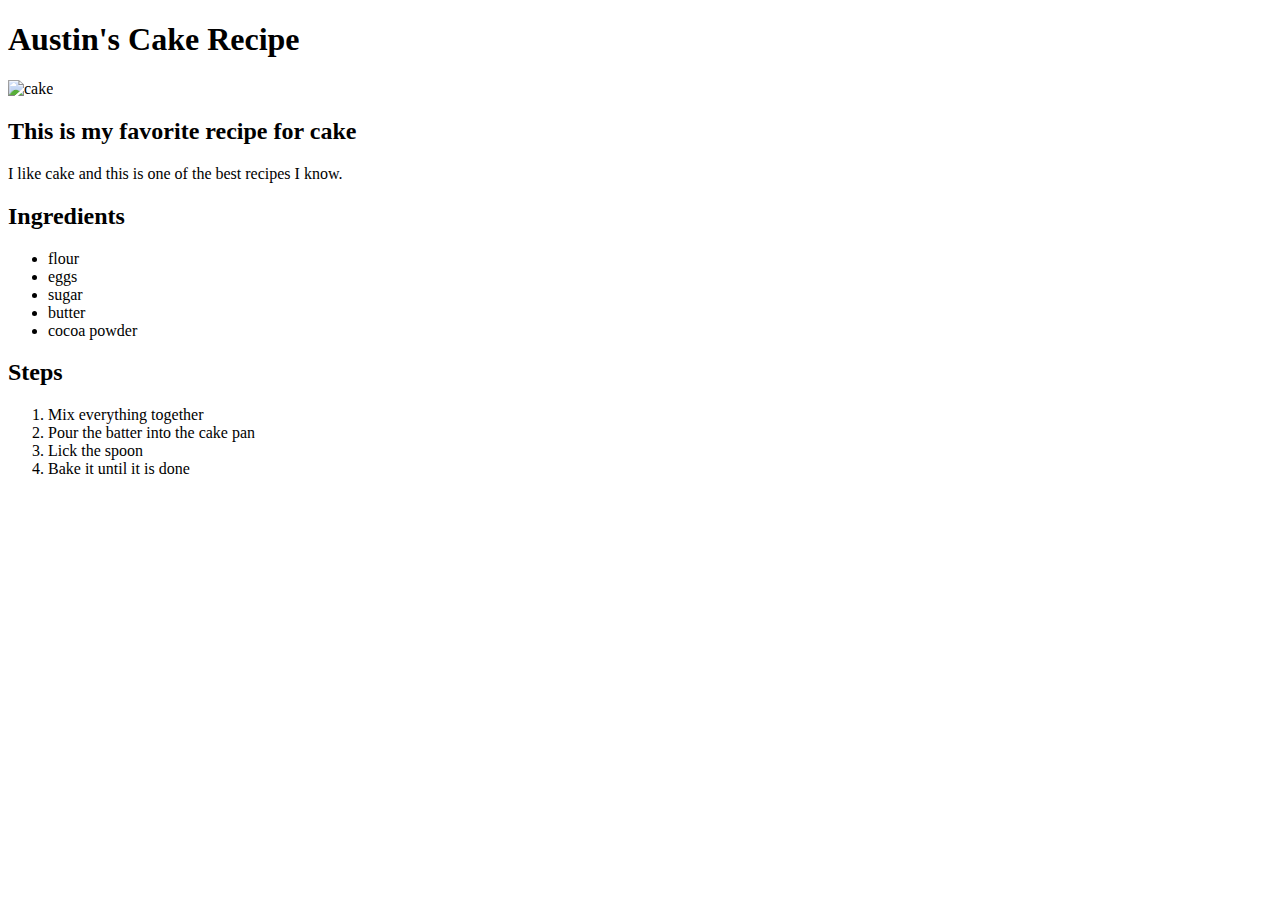
==== recipes/cake.html @ a9aea0d0 "Adding files for a cake recipe and a green bean recipe" ====
<!DOCTYPE html>
<html lang="en">
<head>
    <meta charset="UTF-8">
    <meta http-equiv="X-UA-Compatible" content="IE=edge">
    <meta name="viewport" content="width=device-width, initial-scale=1.0">
    <title>My Cake Recipe</title>
</head>

<body>
    <h1>Austin's Cake Recipe</h1>
        <img src="https://static.toiimg.com/thumb/53096885.cms?width=1200&height=900" alt="cake">
        <h2>This is my favorite recipe for cake</h2>
          <p>
            I like cake and this is one of the best recipes I know.
         </p>

        <h2>Ingredients</h2>
        <ul>
             <li>flour</li>
             <li>eggs</li>
             <li>sugar</li>
             <li>butter</li>
             <li>cocoa powder</li>
        </ul>

        <h2>Steps</h2>
        <ol>
             <li>Mix everything together</li>
             <li>Pour the batter into the cake pan</li>
             <li>Lick the spoon</li>
             <li>Bake it until it is done</li>
        </ol>
    
</body>
</html>
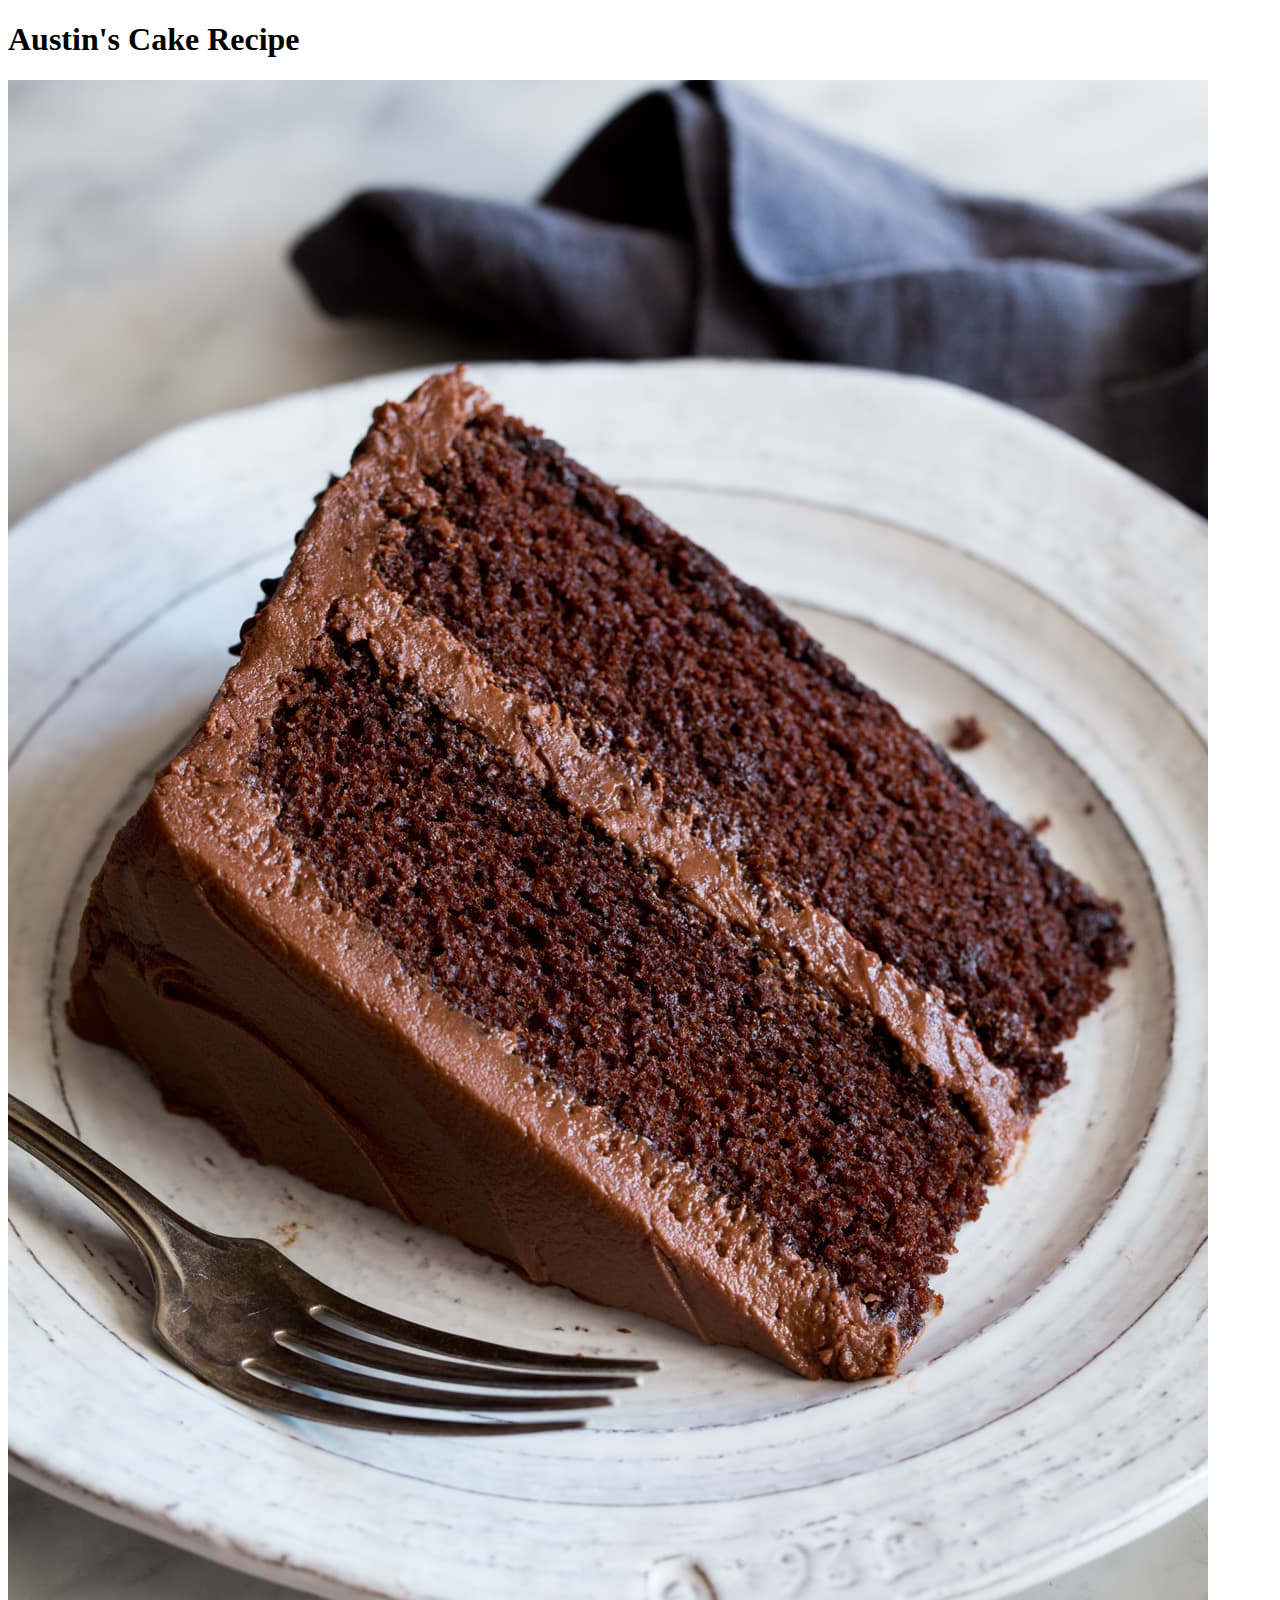
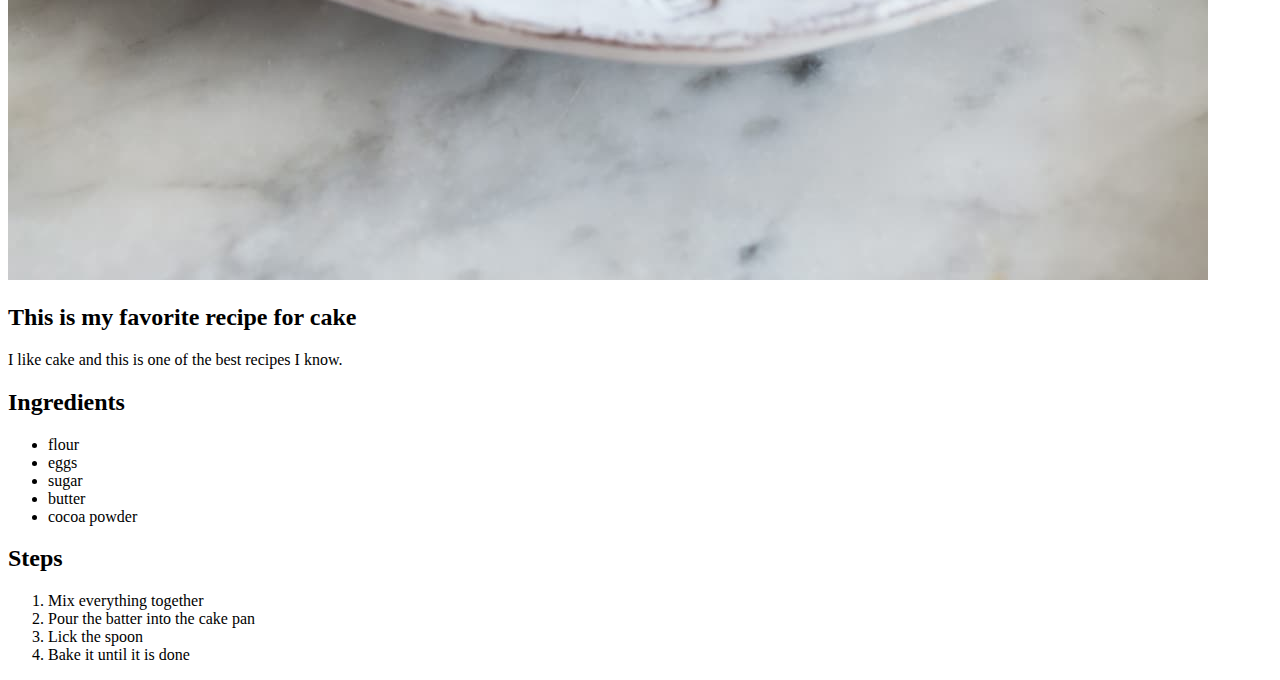
==== commit 913f8968: "Added images to img directory and updated absolute links of images to relative links on the recipe p" ====
--- a/recipes/cake.html
+++ b/recipes/cake.html
@@ -9,7 +9,7 @@
 
 <body>
     <h1>Austin's Cake Recipe</h1>
-        <img src="https://static.toiimg.com/thumb/53096885.cms?width=1200&height=900" alt="cake">
+        <img src="../img/cake.jpg" alt="cake">
         <h2>This is my favorite recipe for cake</h2>
           <p>
             I like cake and this is one of the best recipes I know.
